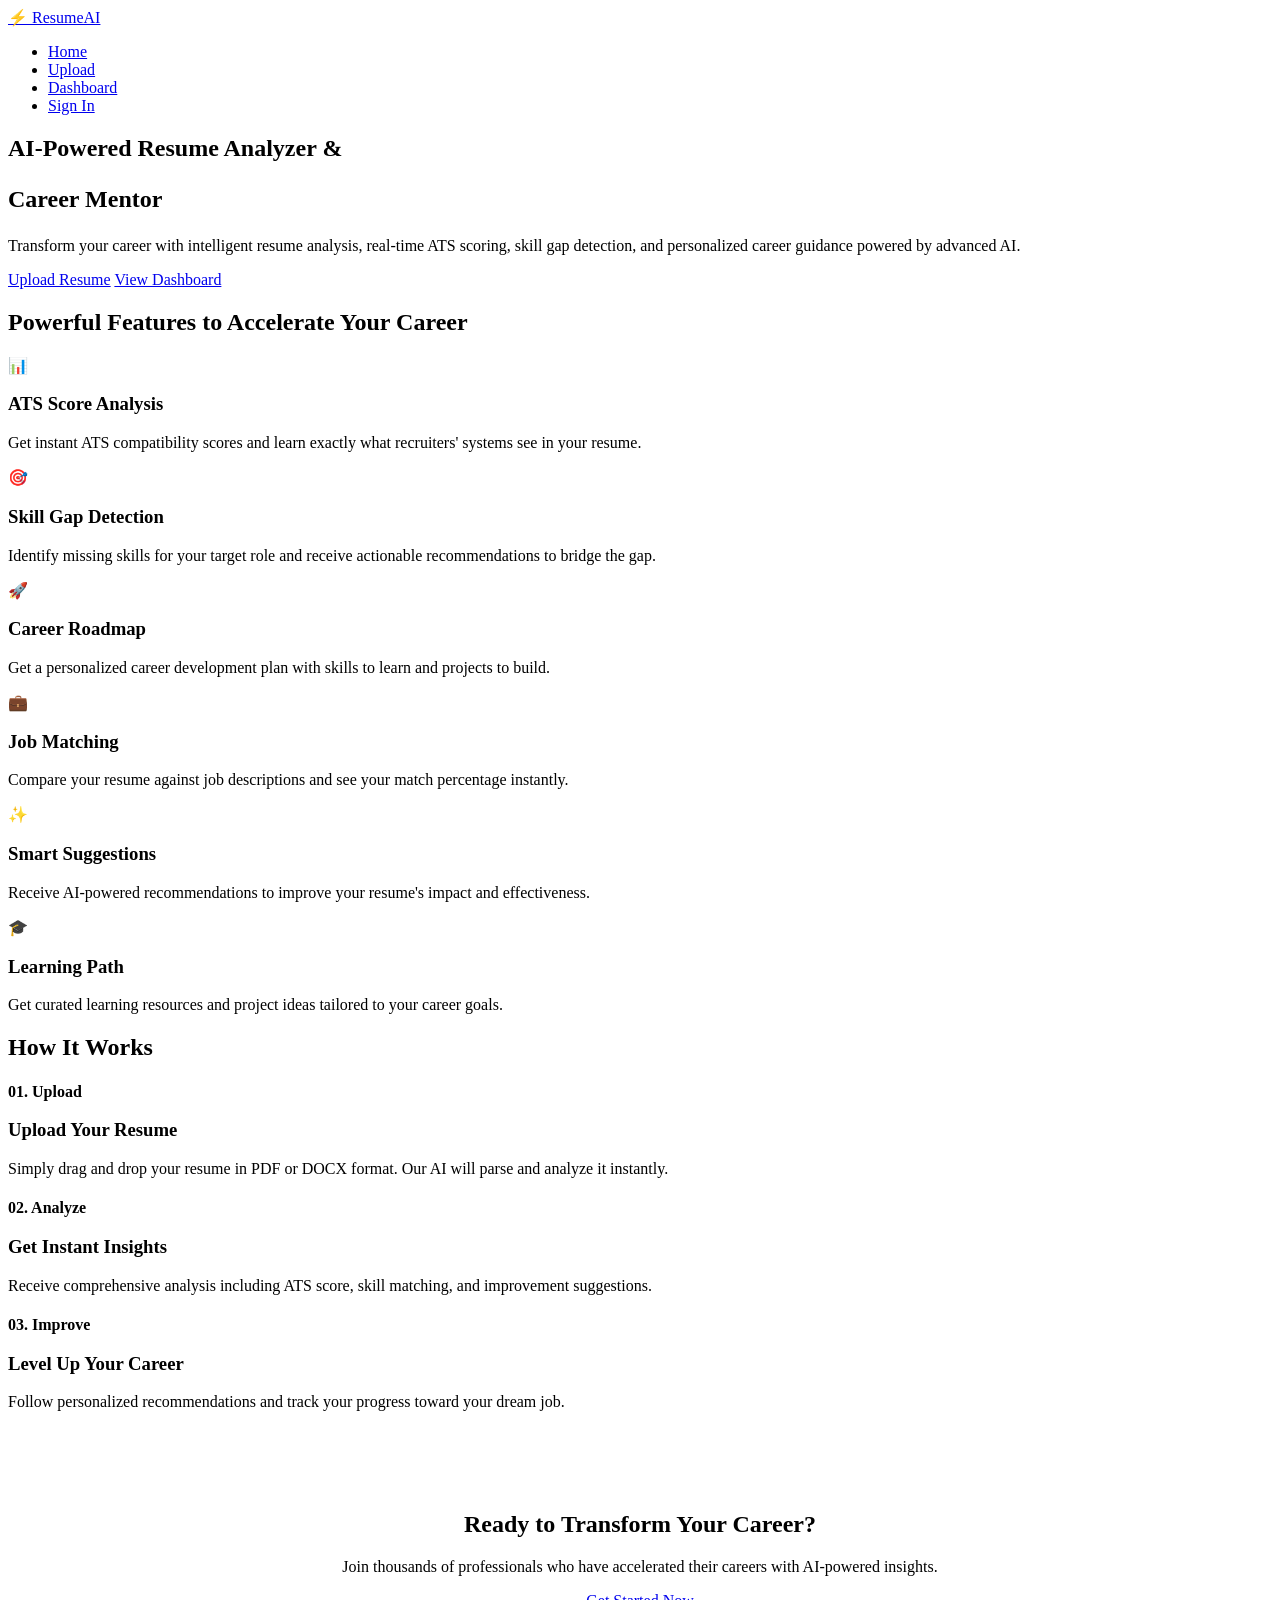
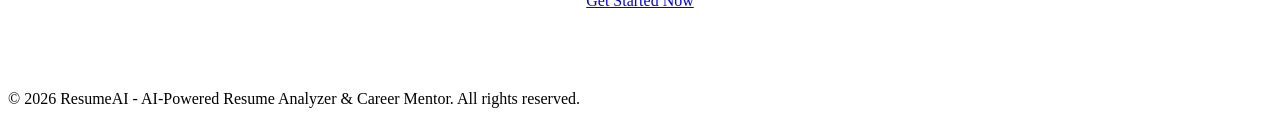
==== index.html @ 22aed34b "Add files via upload" ====
<!DOCTYPE html>
<html lang="en">
<head>
    <meta charset="UTF-8">
    <meta name="viewport" content="width=device-width, initial-scale=1.0">
    <title>AI Resume Analyzer - Transform Your Career with AI</title>
    <link rel="stylesheet" href="css/style.css">
</head>
<body>
    <!-- Navbar -->
    <nav class="navbar">
        <div class="navbar-container">
            <a href="index.html" class="navbar-logo">⚡ ResumeAI</a>
            <ul class="navbar-menu">
                <li><a href="index.html" class="navbar-link active">Home</a></li>
                <li><a href="upload.html" class="navbar-link">Upload</a></li>
                <li><a href="dashboard.html" class="navbar-link">Dashboard</a></li>
                <li><a href="signin.html" class="btn btn-primary">Sign In</a></li>
            </ul>
        </div>
    </nav>

    <!-- Hero Section -->
    <section class="hero-section">
        <div class="container">
            <div class="hero-content fade-in">
                <h1 class="hero-title">AI-Powered Resume Analyzer & <p>Career Mentor</p></h1>
                <p class="hero-subtitle">
                    Transform your career with intelligent resume analysis, real-time ATS scoring,
                    skill gap detection, and personalized career guidance powered by advanced AI.
                </p>
                <div class="hero-buttons">
                    <a href="upload.html" class="btn btn-primary btn-large">Upload Resume</a>
                    <a href="dashboard.html" class="btn btn-secondary btn-large">View Dashboard</a>
                </div>
            </div>
        </div>
    </section>

    <!-- Features Section -->
    <section class="section">
        <div class="container">
            <h2 class="text-center mb-5">Powerful Features to Accelerate Your Career</h2>

            <div class="grid grid-3">
                <!-- Feature 1 -->
                <div class="card feature-card card-glass">
                    <div class="feature-icon">📊</div>
                    <h3 class="card-title">ATS Score Analysis</h3>
                    <p class="card-text">
                        Get instant ATS compatibility scores and learn exactly what recruiters' systems see in your resume.
                    </p>
                </div>

                <!-- Feature 2 -->
                <div class="card feature-card card-glass">
                    <div class="feature-icon">🎯</div>
                    <h3 class="card-title">Skill Gap Detection</h3>
                    <p class="card-text">
                        Identify missing skills for your target role and receive actionable recommendations to bridge the gap.
                    </p>
                </div>

                <!-- Feature 3 -->
                <div class="card feature-card card-glass">
                    <div class="feature-icon">🚀</div>
                    <h3 class="card-title">Career Roadmap</h3>
                    <p class="card-text">
                        Get a personalized career development plan with skills to learn and projects to build.
                    </p>
                </div>

                <!-- Feature 4 -->
                <div class="card feature-card card-glass">
                    <div class="feature-icon">💼</div>
                    <h3 class="card-title">Job Matching</h3>
                    <p class="card-text">
                        Compare your resume against job descriptions and see your match percentage instantly.
                    </p>
                </div>

                <!-- Feature 5 -->
                <div class="card feature-card card-glass">
                    <div class="feature-icon">✨</div>
                    <h3 class="card-title">Smart Suggestions</h3>
                    <p class="card-text">
                        Receive AI-powered recommendations to improve your resume's impact and effectiveness.
                    </p>
                </div>

                <!-- Feature 6 -->
                <div class="card feature-card card-glass">
                    <div class="feature-icon">🎓</div>
                    <h3 class="card-title">Learning Path</h3>
                    <p class="card-text">
                        Get curated learning resources and project ideas tailored to your career goals.
                    </p>
                </div>
            </div>
        </div>
    </section>

    <!-- How It Works Section -->
    <section class="section" style="background: var(--bg-secondary);">
        <div class="container">
            <h2 class="text-center mb-5">How It Works</h2>

            <div class="grid grid-3">
                <div class="card card-gradient">
                    <h4 style="color: var(--accent-primary); margin-bottom: 1rem;">01. Upload</h4>
                    <h3 class="card-title">Upload Your Resume</h3>
                    <p class="card-text">
                        Simply drag and drop your resume in PDF or DOCX format. Our AI will parse and analyze it instantly.
                    </p>
                </div>

                <div class="card card-gradient">
                    <h4 style="color: var(--accent-primary); margin-bottom: 1rem;">02. Analyze</h4>
                    <h3 class="card-title">Get Instant Insights</h3>
                    <p class="card-text">
                        Receive comprehensive analysis including ATS score, skill matching, and improvement suggestions.
                    </p>
                </div>

                <div class="card card-gradient">
                    <h4 style="color: var(--accent-primary); margin-bottom: 1rem;">03. Improve</h4>
                    <h3 class="card-title">Level Up Your Career</h3>
                    <p class="card-text">
                        Follow personalized recommendations and track your progress toward your dream job.
                    </p>
                </div>
            </div>
        </div>
    </section>

    <!-- CTA Section -->
    <section class="section">
        <div class="container">
            <div class="card card-gradient" style="text-align: center; padding: 4rem 2rem;">
                <h2 class="mb-3">Ready to Transform Your Career?</h2>
                <p class="hero-subtitle mb-4">
                    Join thousands of professionals who have accelerated their careers with AI-powered insights.
                </p>
                <a href="upload.html" class="btn btn-primary btn-large">Get Started Now</a>
            </div>
        </div>
    </section>

    <!-- Footer -->
    <footer class="footer">
        <div class="container">
            <p class="footer-text">© 2026 ResumeAI - AI-Powered Resume Analyzer & Career Mentor. All rights reserved.</p>
        </div>
    </footer>

    <script src="js/main.js"></script>
</body>
</html>
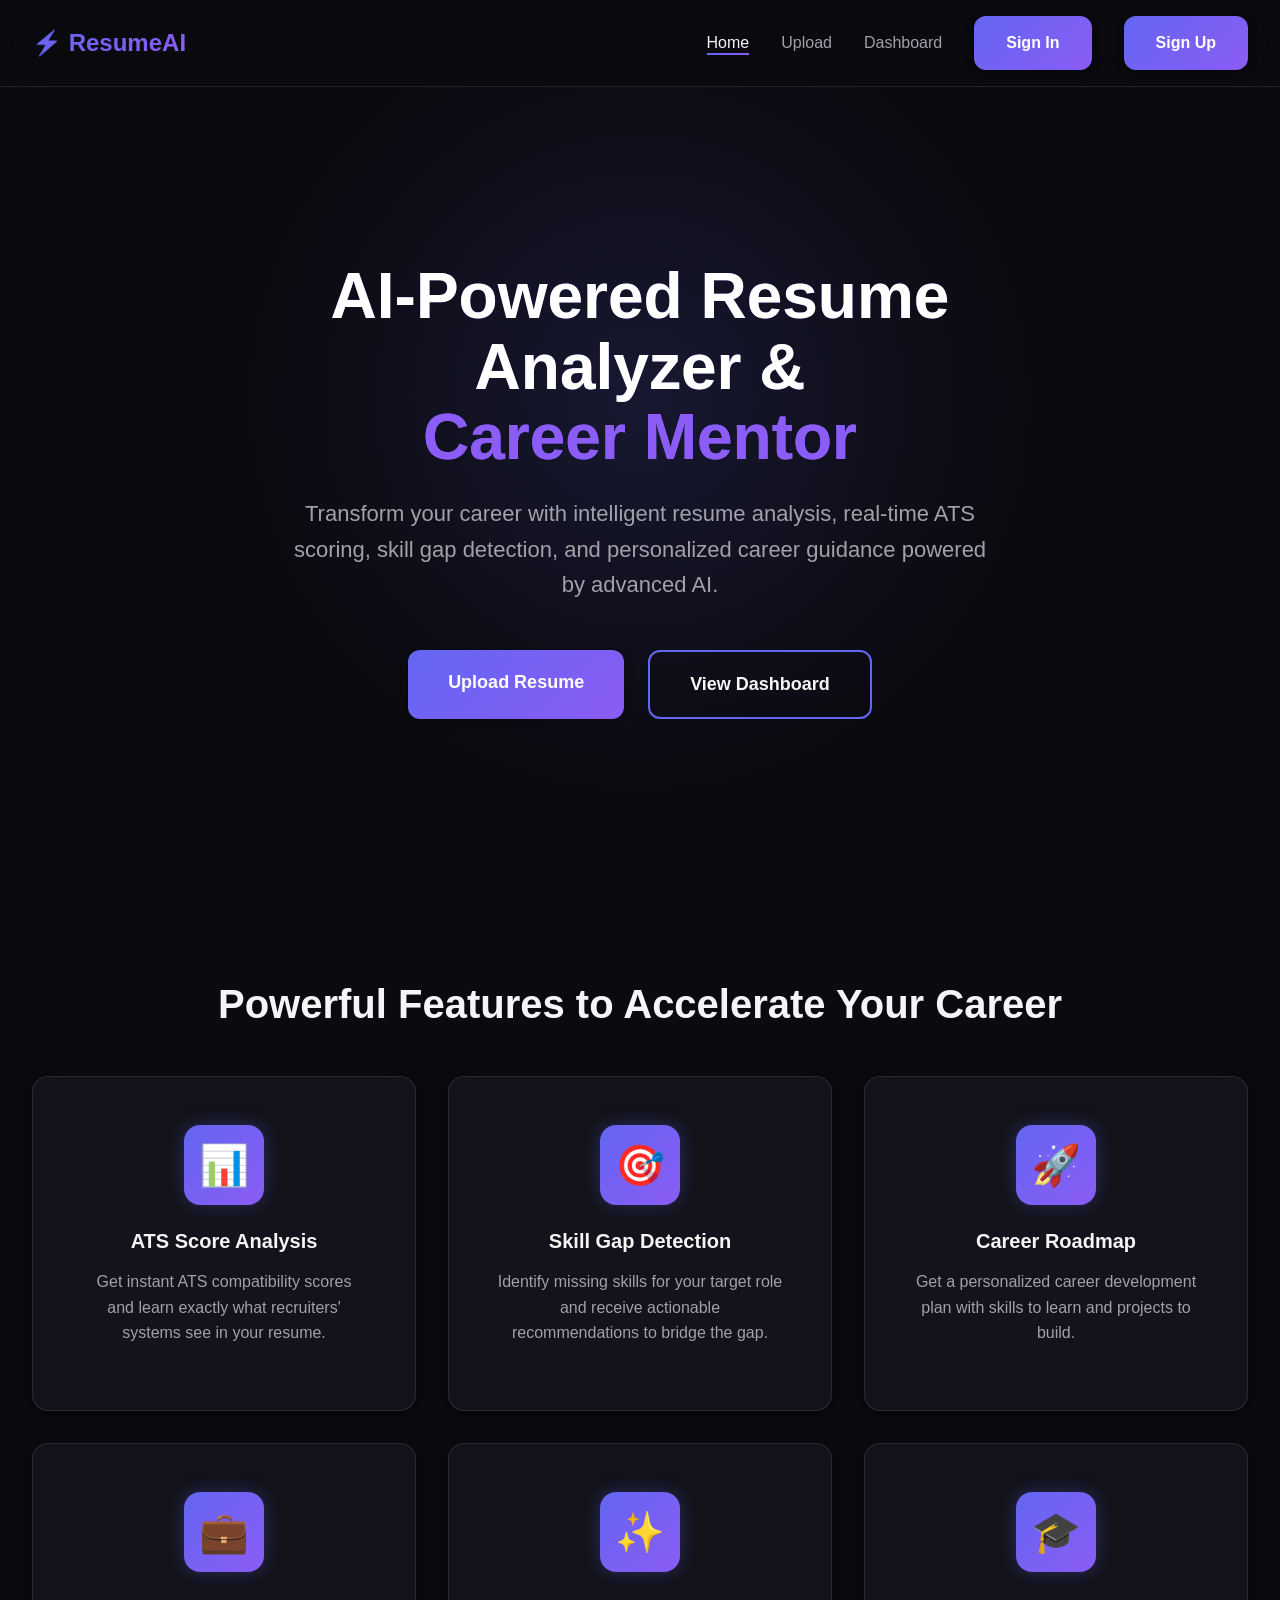
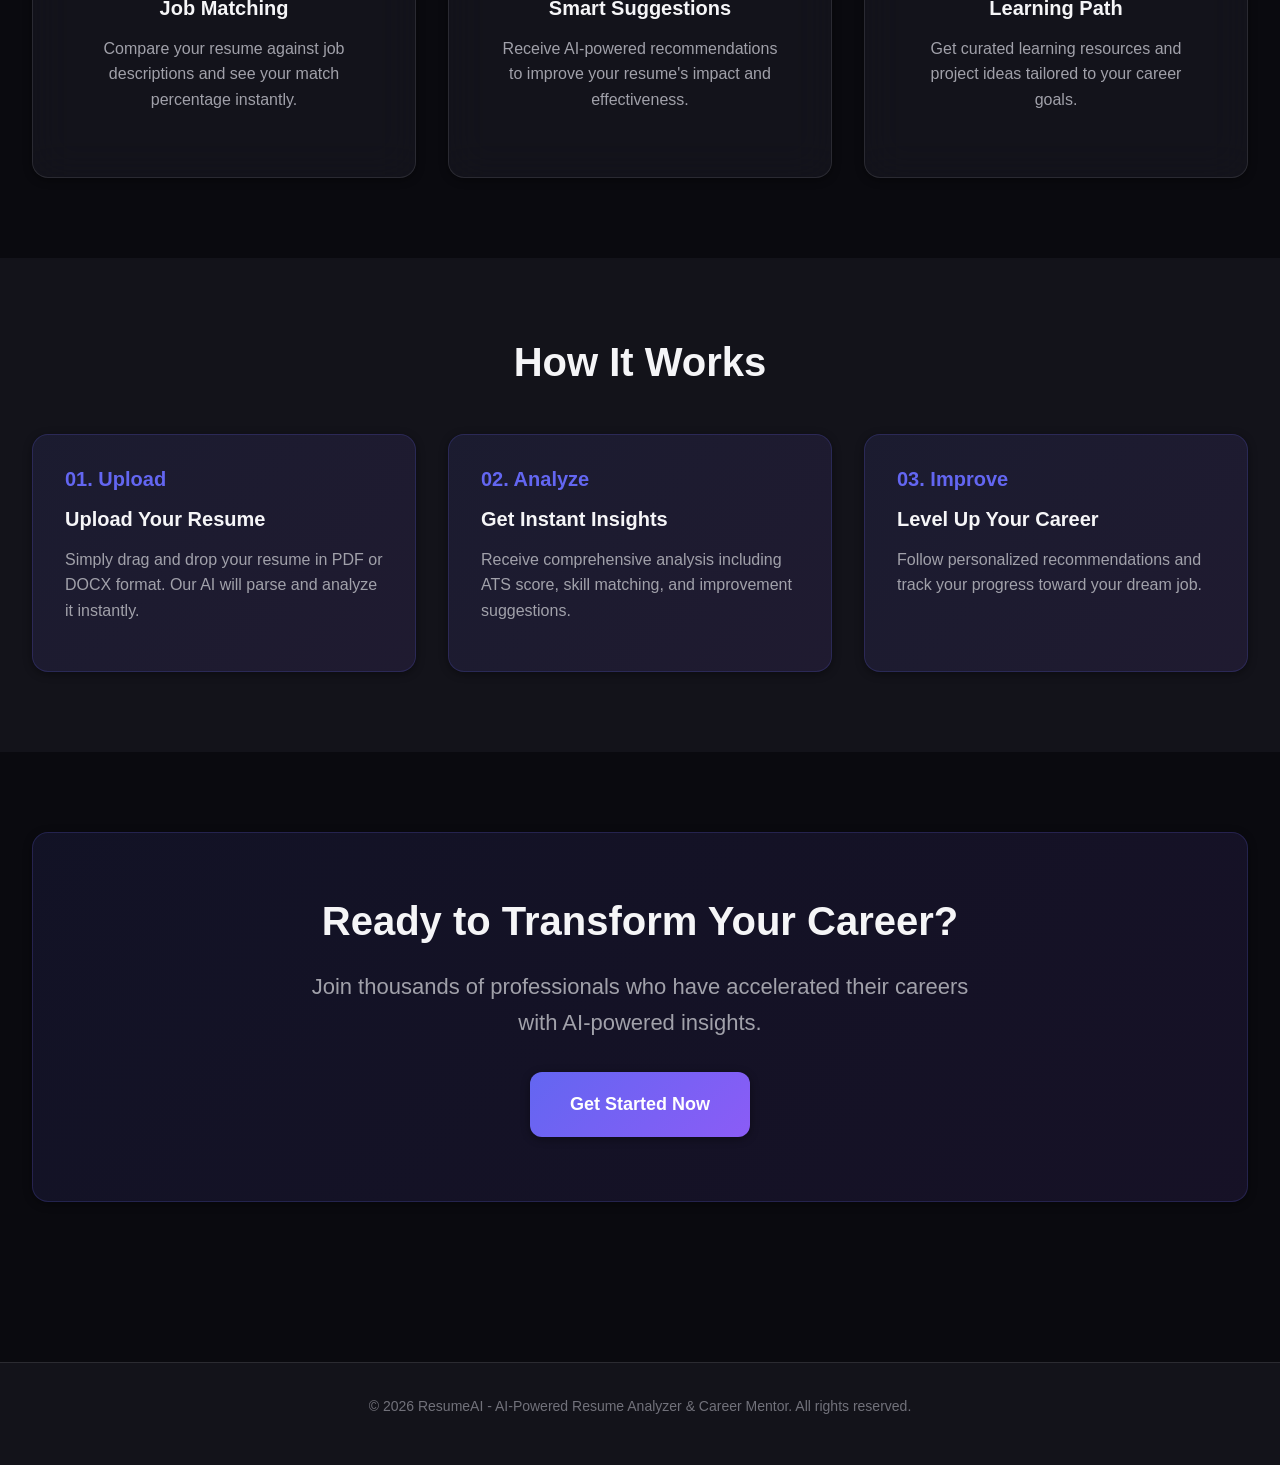
==== commit e747c974: "Add files via upload" ====
--- a/index.html
+++ b/index.html
@@ -16,6 +16,8 @@
                 <li><a href="upload.html" class="navbar-link">Upload</a></li>
                 <li><a href="dashboard.html" class="navbar-link">Dashboard</a></li>
                 <li><a href="signin.html" class="btn btn-primary">Sign In</a></li>
+                <li><a href="signup.html" class="btn btn-primary">Sign Up</a></li>
+
             </ul>
         </div>
     </nav>
--- a/css/style.css
+++ b/css/style.css
@@ -0,0 +1,1051 @@
+/* ========================================
+   AI Resume Analyzer - Global Styles
+   Premium Futuristic Dark Theme
+======================================== */
+
+/* CSS Variables - Theme */
+:root {
+  /* Colors */
+  --bg-primary: #0a0a0f;
+  --bg-secondary: #13131a;
+  --bg-card: #1a1a24;
+  --bg-card-hover: #21212e;
+
+  /* Accents */
+  --accent-primary: #6366f1;
+  --accent-secondary: #8b5cf6;
+  --accent-cyan: #06b6d4;
+  --accent-teal: #14b8a6;
+
+  /* Gradients */
+  --gradient-primary: linear-gradient(135deg, #6366f1 0%, #8b5cf6 100%);
+  --gradient-secondary: linear-gradient(135deg, #06b6d4 0%, #14b8a6 100%);
+  --gradient-card: linear-gradient(135deg, rgba(99, 102, 241, 0.1) 0%, rgba(139, 92, 246, 0.1) 100%);
+
+  /* Text */
+  --text-primary: #f5f5f7;
+  --text-secondary: #a1a1aa;
+  --text-muted: #71717a;
+
+  /* Borders */
+  --border-color: rgba(99, 102, 241, 0.2);
+  --border-light: rgba(255, 255, 255, 0.1);
+
+  /* Shadows */
+  --shadow-sm: 0 2px 8px rgba(0, 0, 0, 0.4);
+  --shadow-md: 0 4px 16px rgba(0, 0, 0, 0.5);
+  --shadow-lg: 0 8px 32px rgba(0, 0, 0, 0.6);
+  --shadow-glow: 0 0 20px rgba(99, 102, 241, 0.3);
+  --white-glow: 0 0 20px rgba(255, 255, 255, 0.262);
+
+  /* Spacing */
+  --spacing-xs: 0.5rem;
+  --spacing-sm: 1rem;
+  --spacing-md: 1.5rem;
+  --spacing-lg: 2rem;
+  --spacing-xl: 3rem;
+
+  /* Radius */
+  --radius-sm: 8px;
+  --radius-md: 12px;
+  --radius-lg: 16px;
+  --radius-xl: 24px;
+
+  /* Transitions */
+  --transition-fast: 0.2s ease;
+  --transition-normal: 0.3s ease;
+  --transition-slow: 0.5s ease;
+}
+
+/* ========================================
+   Reset & Base Styles
+======================================== */
+
+* {
+  margin: 0;
+  padding: 0;
+  box-sizing: border-box;
+}
+
+html {
+  scroll-behavior: smooth;
+}
+
+body {
+  font-family: -apple-system, BlinkMacSystemFont, 'Segoe UI', 'Roboto', 'Oxygen', 'Ubuntu', 'Cantarell', sans-serif;
+  background: var(--bg-primary);
+  color: var(--text-primary);
+  line-height: 1.6;
+  overflow-x: hidden;
+}
+
+/* ========================================
+   Typography
+======================================== */
+
+h1, h2, h3, h4, h5, h6 {
+  font-weight: 700;
+  line-height: 1.2;
+  margin-bottom: var(--spacing-sm);
+}
+
+h1 {
+  font-size: 3.5rem;
+  background: var(--gradient-primary);
+  -webkit-background-clip: text;
+  -webkit-text-fill-color: white;
+  background-clip: text;
+}
+
+h2 {
+  font-size: 2.5rem;
+  color: var(--text-primary);
+}
+
+h3 {
+  font-size: 1.75rem;
+  color: var(--text-primary);
+}
+
+h4 {
+  font-size: 1.25rem;
+  color: var(--text-primary);
+}
+
+p {
+  font-size: 1.125rem;
+  color: var(--text-secondary);
+  margin-bottom: var(--spacing-sm);
+}
+
+a {
+  color: var(--accent-primary);
+  text-decoration: none;
+  transition: color var(--transition-fast);
+}
+
+a:hover {
+  color: var(--accent-secondary);
+}
+
+/* ========================================
+   Navbar (Glass Style)
+======================================== */
+
+.navbar {
+  position: fixed;
+  top: 0;
+  left: 0;
+  right: 0;
+  z-index: 1000;
+  background: rgba(10, 10, 15, 0.8);
+  backdrop-filter: blur(20px);
+  -webkit-backdrop-filter: blur(20px);
+  border-bottom: 1px solid var(--border-light);
+  padding: 1rem 0;
+}
+
+.navbar-container {
+  max-width: 1400px;
+  margin: 0 auto;
+  padding: 0 2rem;
+  display: flex;
+  justify-content: space-between;
+  align-items: center;
+}
+
+.navbar-logo {
+  font-size: 1.5rem;
+  font-weight: 700;
+  background: var(--gradient-primary);
+  -webkit-background-clip: text;
+  -webkit-text-fill-color: transparent;
+  background-clip: text;
+  text-decoration: none;
+}
+
+.navbar-menu {
+  display: flex;
+  gap: 2rem;
+  list-style: none;
+  align-items: center;
+}
+
+.navbar-link {
+  color: var(--text-secondary);
+  font-weight: 500;
+  transition: color var(--transition-fast);
+  position: relative;
+}
+
+.navbar-link:hover {
+  color: var(--text-primary);
+}
+
+.navbar-link::after {
+  content: '';
+  position: absolute;
+  bottom: -4px;
+  left: 0;
+  width: 0;
+  height: 2px;
+  background: var(--gradient-primary);
+  transition: width var(--transition-normal);
+}
+
+.navbar-link:hover::after {
+  width: 100%;
+}
+
+.navbar-link.active {
+  color: var(--text-primary);
+}
+
+.navbar-link.active::after {
+  width: 100%;
+}
+
+/* ========================================
+   Buttons
+======================================== */
+
+.btn {
+  display: inline-block;
+  padding: 0.875rem 2rem;
+  border: none;
+  border-radius: var(--radius-md);
+  font-size: 1rem;
+  font-weight: 600;
+  cursor: pointer;
+  transition: all var(--transition-normal);
+  text-decoration: none;
+  text-align: center;
+}
+
+.btn-primary {
+  background: var(--gradient-primary);
+  color: white;
+  box-shadow: var(--shadow-sm);
+}
+
+.btn-primary:hover {
+  transform: translateY(-2px);
+  color: white;
+  box-shadow: var(--shadow-glow);
+}
+
+.btn-secondary {
+  background: transparent;
+  color: var(--text-primary);
+  border: 2px solid var(--accent-primary);
+}
+
+.btn-secondary:hover {
+  background: rgba(99, 102, 241, 0.1);
+  transform: translateY(-2px);
+  color: white;
+  box-shadow: white;
+}
+
+.btn-large {
+  padding: 1.125rem 2.5rem;
+  font-size: 1.125rem;
+}
+
+.btn-full {
+  width: 100%;
+}
+
+/* ========================================
+   Cards
+======================================== */
+
+.card {
+  background: var(--bg-card);
+  border-radius: var(--radius-lg);
+  padding: var(--spacing-lg);
+  border: 1px solid var(--border-light);
+  transition: all var(--transition-normal);
+  box-shadow: var(--shadow-sm);
+}
+
+.card:hover {
+  border-color: var(--border-color);
+  transform: translateY(-4px);
+  box-shadow: var(--shadow-glow);
+}
+
+.card-glass {
+  background: rgba(26, 26, 36, 0.6);
+  backdrop-filter: blur(20px);
+  -webkit-backdrop-filter: blur(20px);
+  border: 1px solid var(--border-light);
+}
+
+.card-gradient {
+  background: var(--gradient-card);
+  border: 1px solid var(--border-color);
+}
+
+.card-title {
+  font-size: 1.25rem;
+  font-weight: 600;
+  margin-bottom: var(--spacing-sm);
+  color: var(--text-primary);
+}
+
+.card-text {
+  color: var(--text-secondary);
+  font-size: 1rem;
+}
+
+.card .card-text:hover{
+  color: var(--shadow-glow);
+}
+
+/* ========================================
+   Container & Layout
+======================================== */
+
+.container {
+  max-width: 1400px;
+  margin: 0 auto;
+  padding: 0 2rem;
+}
+
+.section {
+  padding: 5rem 0;
+}
+
+.hero-section {
+  min-height: 100vh;
+  display: flex;
+  align-items: center;
+  justify-content: center;
+  padding-top: 80px;
+  position: relative;
+  overflow: hidden;
+}
+
+.hero-section::before {
+  content: '';
+  position: absolute;
+  top: 0;
+  left: 50%;
+  transform: translateX(-50%);
+  width: 800px;
+  height: 800px;
+  background: radial-gradient(circle, rgba(99, 102, 241, 0.15) 0%, transparent 70%);
+  pointer-events: none;
+}
+
+.hero-content {
+  text-align: center;
+  max-width: 900px;
+  margin: 0 auto;
+  z-index: 1;
+  position: relative;
+}
+
+.hero-title {
+  font-size: 4rem;
+  margin-bottom: var(--spacing-md);
+  line-height: 1.1;
+}
+
+.hero-title p{
+  background: var(--accent-secondary);
+  background-clip: text;
+  -webkit-background-clip: text;
+  -webkit-text-fill-color: transparent;
+  font-size: 4rem;
+  margin-bottom: var(--spacing-md);
+}
+
+.hero-subtitle {
+  font-size: 1.375rem;
+  color: var(--text-secondary);
+  margin-bottom: var(--spacing-xl);
+  max-width: 700px;
+  margin-left: auto;
+  margin-right: auto;
+}
+
+.hero-subtitle:hover{
+  color: var(--shadow-glow);
+}
+
+.hero-buttons {
+  display: flex;
+  gap: var(--spacing-md);
+  justify-content: center;
+  flex-wrap: wrap;
+}
+
+/* ========================================
+   Grid Layouts
+======================================== */
+
+.grid {
+  display: grid;
+  gap: var(--spacing-lg);
+}
+
+.grid-2 {
+  grid-template-columns: repeat(2, 1fr);
+}
+
+.grid-3 {
+  grid-template-columns: repeat(3, 1fr);
+}
+
+.grid-4 {
+  grid-template-columns: repeat(4, 1fr);
+}
+
+@media (max-width: 1024px) {
+  .grid-4 {
+    grid-template-columns: repeat(2, 1fr);
+  }
+
+  .grid-3 {
+    grid-template-columns: repeat(2, 1fr);
+  }
+}
+
+@media (max-width: 768px) {
+  .grid-2, .grid-3, .grid-4 {
+    grid-template-columns: 1fr;
+  }
+}
+
+/* ========================================
+   Feature Cards
+======================================== */
+
+.feature-card {
+  text-align: center;
+  padding: var(--spacing-xl);
+}
+
+.feature-icon {
+  width: 80px;
+  height: 80px;
+  margin: 0 auto var(--spacing-md);
+  background: var(--gradient-primary);
+  border-radius: var(--radius-lg);
+  display: flex;
+  align-items: center;
+  justify-content: center;
+  font-size: 2.5rem;
+  box-shadow: var(--shadow-glow);
+}
+
+/* ========================================
+   Forms
+======================================== */
+.skill-chip.missing{
+    background:#ffe5e5;
+    color:#c0392b;
+}
+.form-group {
+  margin-bottom: var(--spacing-md);
+}
+
+.form-label {
+  display: block;
+  margin-bottom: var(--spacing-xs);
+  font-weight: 600;
+  color: var(--text-primary);
+}
+
+.form-input,
+.form-select,
+.form-textarea {
+  width: 100%;
+  padding: 1rem;
+  background: var(--bg-secondary);
+  border: 2px solid var(--border-light);
+  border-radius: var(--radius-md);
+  color: var(--text-primary);
+  font-size: 1rem;
+  transition: all var(--transition-fast);
+  font-family: inherit;
+}
+
+.form-input:focus,
+.form-select:focus,
+.form-textarea:focus {
+  outline: none;
+  border-color: var(--accent-primary);
+  box-shadow: 0 0 0 3px rgba(99, 102, 241, 0.1);
+}
+
+.form-textarea {
+  resize: vertical;
+  min-height: 150px;
+}
+
+/* ========================================
+   Upload Box
+======================================== */
+
+.upload-box {
+  border: 2px dashed var(--border-color);
+  border-radius: var(--radius-lg);
+  padding: 3rem;
+  text-align: center;
+  background: var(--bg-card);
+  transition: all var(--transition-normal);
+  cursor: pointer;
+  }
+  
+  .upload-box * {
+    pointer-events: none;
+  }
+
+  .upload-box {
+    position: relative;
+    z-index: 10;
+    pointer-events: auto;
+  }
+  
+  .section {
+    pointer-events: auto;
+  }
+  
+  .overlay,
+  .glass,
+  .blur-layer,
+  .gradient-bg {
+    pointer-events: none;
+  }
+  
+
+.upload-box:hover {
+  border-color: var(--accent-primary);
+  background: var(--bg-card-hover);
+}
+
+.upload-box.dragover {
+  border-color: var(--accent-cyan);
+  background: rgba(6, 182, 212, 0.1);
+}
+
+.upload-icon {
+  font-size: 4rem;
+  margin-bottom: var(--spacing-md);
+  color: var(--accent-primary);
+}
+
+.upload-text {
+  font-size: 1.125rem;
+  color: var(--text-secondary);
+}
+
+.upload-formats {
+  margin-top: var(--spacing-sm);
+  font-size: 0.875rem;
+  color: var(--text-muted);
+}
+
+/* ========================================
+   Dashboard Layout
+======================================== */
+
+.dashboard-layout {
+  display: flex;
+  min-height: 100vh;
+  padding-top: 80px;
+}
+
+.sidebar {
+  width: 280px;
+  background: var(--bg-secondary);
+  border-right: 1px solid var(--border-light);
+  padding: var(--spacing-lg);
+  position: fixed;
+  left: 0;
+  top: 80px;
+  bottom: 0;
+  overflow-y: auto;
+}
+
+.sidebar-nav {
+  list-style: none;
+}
+
+.sidebar-link {
+  display: flex;
+  align-items: center;
+  gap: var(--spacing-sm);
+  padding: 1rem;
+  color: var(--text-secondary);
+  border-radius: var(--radius-md);
+  margin-bottom: var(--spacing-xs);
+  transition: all var(--transition-fast);
+  text-decoration: none;
+}
+
+.sidebar-link:hover {
+  background: var(--bg-card);
+  color: var(--text-primary);
+}
+
+.sidebar-link.active {
+  background: var(--gradient-card);
+  color: var(--text-primary);
+  border-left: 3px solid var(--accent-primary);
+}
+
+.sidebar-icon {
+  font-size: 1.25rem;
+}
+
+.main-content {
+  flex: 1;
+  margin-left: 280px;
+  padding: var(--spacing-xl);
+}
+
+/* ========================================
+   Stat Cards
+======================================== */
+
+.stat-card {
+  background: var(--bg-card);
+  border-radius: var(--radius-lg);
+  padding: var(--spacing-lg);
+  border: 1px solid var(--border-light);
+  position: relative;
+  overflow: hidden;
+}
+
+.stat-card:hover{
+  box-shadow:var(--white-glow);
+}
+
+.stat-card::before {
+  content: '';
+  position: absolute;
+  top: 0;
+  left: 0;
+  right: 0;
+  height: 4px;
+  background: var(--gradient-primary);
+}
+
+.stat-label {
+  font-size: 0.875rem;
+  color: var(--text-muted);
+  text-transform: uppercase;
+  letter-spacing: 0.05em;
+  margin-bottom: var(--spacing-xs);
+}
+
+.stat-value {
+  font-size: 2.5rem;
+  font-weight: 700;
+  background: var(--gradient-primary);
+  -webkit-background-clip: text;
+  -webkit-text-fill-color: transparent;
+  background-clip: text;
+}
+
+.stat-change {
+  font-size: 0.875rem;
+  margin-top: var(--spacing-xs);
+}
+
+.stat-change.positive {
+  color: var(--accent-teal);
+}
+
+.stat-change.negative {
+  color: #ef4444;
+}
+
+/* ========================================
+   Skill Chips/Badges
+======================================== */
+
+.skill-chips {
+  display: flex;
+  flex-wrap: wrap;
+  gap: var(--spacing-xs);
+}
+
+.skill-chip {
+  display: inline-block;
+  padding: 0.5rem 1rem;
+  background: rgba(99, 102, 241, 0.15);
+  border: 1px solid var(--border-color);
+  border-radius: 50px;
+  font-size: 0.875rem;
+  color: var(--text-primary);
+  font-weight: 500;
+  transition: all var(--transition-fast);
+}
+
+.skill-chip:hover {
+  background: rgba(99, 102, 241, 0.25);
+  transform: translateY(-2px);
+}
+
+.skill-chip.matched {
+  background: rgba(20, 184, 166, 0.15);
+  border-color: var(--accent-teal);
+  color: var(--accent-teal);
+}
+
+.skill-chip.missing {
+  background: rgba(239, 68, 68, 0.15);
+  border-color: #ef4444;
+  color: #ef4444;
+}
+
+/* ========================================
+   Progress Bar
+======================================== */
+
+.progress-bar {
+  width: 100%;
+  height: 12px;
+  background: var(--bg-secondary);
+  border-radius: 50px;
+  overflow: hidden;
+  position: relative;
+}
+
+.progress-fill {
+  height: 100%;
+  background: var(--gradient-primary);
+  border-radius: 50px;
+  transition: width var(--transition-slow);
+  position: relative;
+  overflow: hidden;
+}
+
+.progress-fill::after {
+  content: '';
+  position: absolute;
+  top: 0;
+  left: 0;
+  right: 0;
+  bottom: 0;
+  background: linear-gradient(90deg, transparent, rgba(255, 255, 255, 0.3), transparent);
+  animation: shimmer 2s infinite;
+}
+
+@keyframes shimmer {
+  0% { transform: translateX(-100%); }
+  100% { transform: translateX(100%); }
+}
+
+/* ========================================
+   Timeline/Roadmap
+======================================== */
+
+.timeline {
+  position: relative;
+  padding-left: 2rem;
+}
+
+.timeline::before {
+  content: '';
+  position: absolute;
+  left: 0;
+  top: 0;
+  bottom: 0;
+  width: 2px;
+  background: var(--gradient-primary);
+}
+
+.timeline-item {
+  position: relative;
+  padding-bottom: var(--spacing-lg);
+}
+
+.timeline-item::before {
+  content: '';
+  position: absolute;
+  left: -2.5rem;
+  top: 0;
+  width: 12px;
+  height: 12px;
+  border-radius: 50%;
+  background: var(--accent-primary);
+  box-shadow: 0 0 0 4px var(--bg-primary), 0 0 0 6px var(--accent-primary);
+}
+
+.timeline-content {
+  background: var(--bg-card);
+  padding: var(--spacing-md);
+  border-radius: var(--radius-md);
+  border: 1px solid var(--border-light);
+}
+
+.timeline-title {
+  font-weight: 600;
+  margin-bottom: var(--spacing-xs);
+  color: var(--text-primary);
+}
+
+.timeline-description {
+  color: var(--text-secondary);
+  font-size: 0.95rem;
+}
+
+/* ========================================
+   Match Score Display
+======================================== */
+
+.match-score-display {
+  text-align: center;
+  padding: var(--spacing-xl);
+  background: var(--gradient-card);
+  border-radius: var(--radius-lg);
+  border: 1px solid var(--border-color);
+}
+
+.match-score-circle {
+  width: 200px;
+  height: 200px;
+  margin: 0 auto var(--spacing-md);
+  border-radius: 50%;
+  background: var(--bg-primary);
+  display: flex;
+  align-items: center;
+  justify-content: center;
+  position: relative;
+  box-shadow: var(--shadow-lg);
+}
+
+.match-score-value {
+  font-size: 3.5rem;
+  font-weight: 700;
+  background: var(--gradient-primary);
+  -webkit-background-clip: text;
+  -webkit-text-fill-color: transparent;
+  background-clip: text;
+}
+
+/* ========================================
+   Lists
+======================================== */
+
+.styled-list {
+  list-style: none;
+  padding: 0;
+}
+
+.styled-list li {
+  padding: var(--spacing-sm);
+  margin-bottom: var(--spacing-xs);
+  background: var(--bg-card);
+  border-radius: var(--radius-md);
+  border-left: 3px solid var(--accent-primary);
+  color: var(--text-secondary);
+}
+
+.styled-list.success li {
+  border-left-color: var(--accent-teal);
+}
+
+.styled-list.warning li {
+  border-left-color: #f59e0b;
+}
+
+.styled-list.error li {
+  border-left-color: #ef4444;
+}
+
+/* ========================================
+   Footer
+======================================== */
+
+.footer {
+  background: var(--bg-secondary);
+  border-top: 1px solid var(--border-light);
+  padding: 2rem 0;
+  margin-top: 5rem;
+  text-align: center;
+}
+
+.footer-text {
+  color: var(--text-muted);
+  font-size: 0.875rem;
+}
+
+/* ========================================
+   Utilities
+======================================== */
+
+.text-center { text-align: center; }
+.text-left { text-align: left; }
+.text-right { text-align: right; }
+
+.mb-1 { margin-bottom: var(--spacing-xs); }
+.mb-2 { margin-bottom: var(--spacing-sm); }
+.mb-3 { margin-bottom: var(--spacing-md); }
+.mb-4 { margin-bottom: var(--spacing-lg); }
+.mb-5 { margin-bottom: var(--spacing-xl); }
+
+
+.mt-1 { margin-top: var(--spacing-xs); }
+.mt-2 { margin-top: var(--spacing-sm); }
+.mt-3 { margin-top: var(--spacing-md); }
+.mt-4 { margin-top: var(--spacing-lg); }
+.mt-5 { margin-top: var(--spacing-xl); }
+
+.flex { display: flex; }
+.flex-center {
+  display: flex;
+  align-items: center;
+  justify-content: center;
+}
+.flex-between {
+  display: flex;
+  justify-content: space-between;
+  align-items: center;
+}
+.gap-1 { gap: var(--spacing-xs); }
+.gap-2 { gap: var(--spacing-sm); }
+.gap-3 { gap: var(--spacing-md); }
+
+/* ========================================
+   Auth Page Styles
+======================================== */
+
+.auth-container {
+  min-height: 100vh;
+  display: flex;
+  align-items: center;
+  justify-content: center;
+  padding: 2rem;
+  position: relative;
+  overflow: hidden;
+}
+
+.auth-container::before {
+  content: '';
+  position: absolute;
+  top: 50%;
+  left: 50%;
+  transform: translate(-50%, -50%);
+  width: 600px;
+  height: 600px;
+  background: radial-gradient(circle, rgba(99, 102, 241, 0.15) 0%, transparent 70%);
+  pointer-events: none;
+}
+
+.auth-card {
+  background: var(--bg-card);
+  border-radius: var(--radius-xl);
+  padding: 3rem;
+  max-width: 450px;
+  width: 100%;
+  border: 1px solid var(--border-light);
+  box-shadow: var(--shadow-lg);
+  position: relative;
+  z-index: 1;
+}
+
+.auth-title {
+  font-size: 2rem;
+  margin-bottom: var(--spacing-xs);
+  text-align: center;
+}
+
+.auth-subtitle {
+  text-align: center;
+  color: var(--text-secondary);
+  margin-bottom: var(--spacing-xl);
+}
+
+/* ========================================
+   Responsive
+======================================== */
+
+@media (max-width: 768px) {
+  .hero-title {
+    font-size: 2.5rem;
+  }
+
+  h1 {
+    font-size: 2rem;
+  }
+
+  h2 {
+    font-size: 1.75rem;
+  }
+
+  .navbar-menu {
+    gap: 1rem;
+  }
+
+  .hero-buttons {
+    flex-direction: column;
+  }
+
+  .dashboard-layout {
+    flex-direction: column;
+  }
+
+  .sidebar {
+    position: relative;
+    width: 100%;
+    top: 0;
+    border-right: none;
+    border-bottom: 1px solid var(--border-light);
+  }
+
+  .main-content {
+    margin-left: 0;
+  }
+}
+
+/* ========================================
+   Animations
+======================================== */
+
+@keyframes fadeIn {
+  from {
+    opacity: 0;
+    transform: translateY(20px);
+  }
+  to {
+    opacity: 1;
+    transform: translateY(0);
+  }
+}
+
+.fade-in {
+  animation: fadeIn 0.6s ease;
+}
+
+@keyframes slideInLeft {
+  from {
+    opacity: 0;
+    transform: translateX(-30px);
+  }
+  to {
+    opacity: 1;
+    transform: translateX(0);
+  }
+}
+
+.slide-in-left {
+  animation: slideInLeft 0.6s ease;
+}
+
+/* ========================================
+   Icon Placeholders (Using Unicode)
+======================================== */
+
+.icon {
+  display: inline-block;
+  width: 1.5rem;
+  height: 1.5rem;
+  text-align: center;
+}
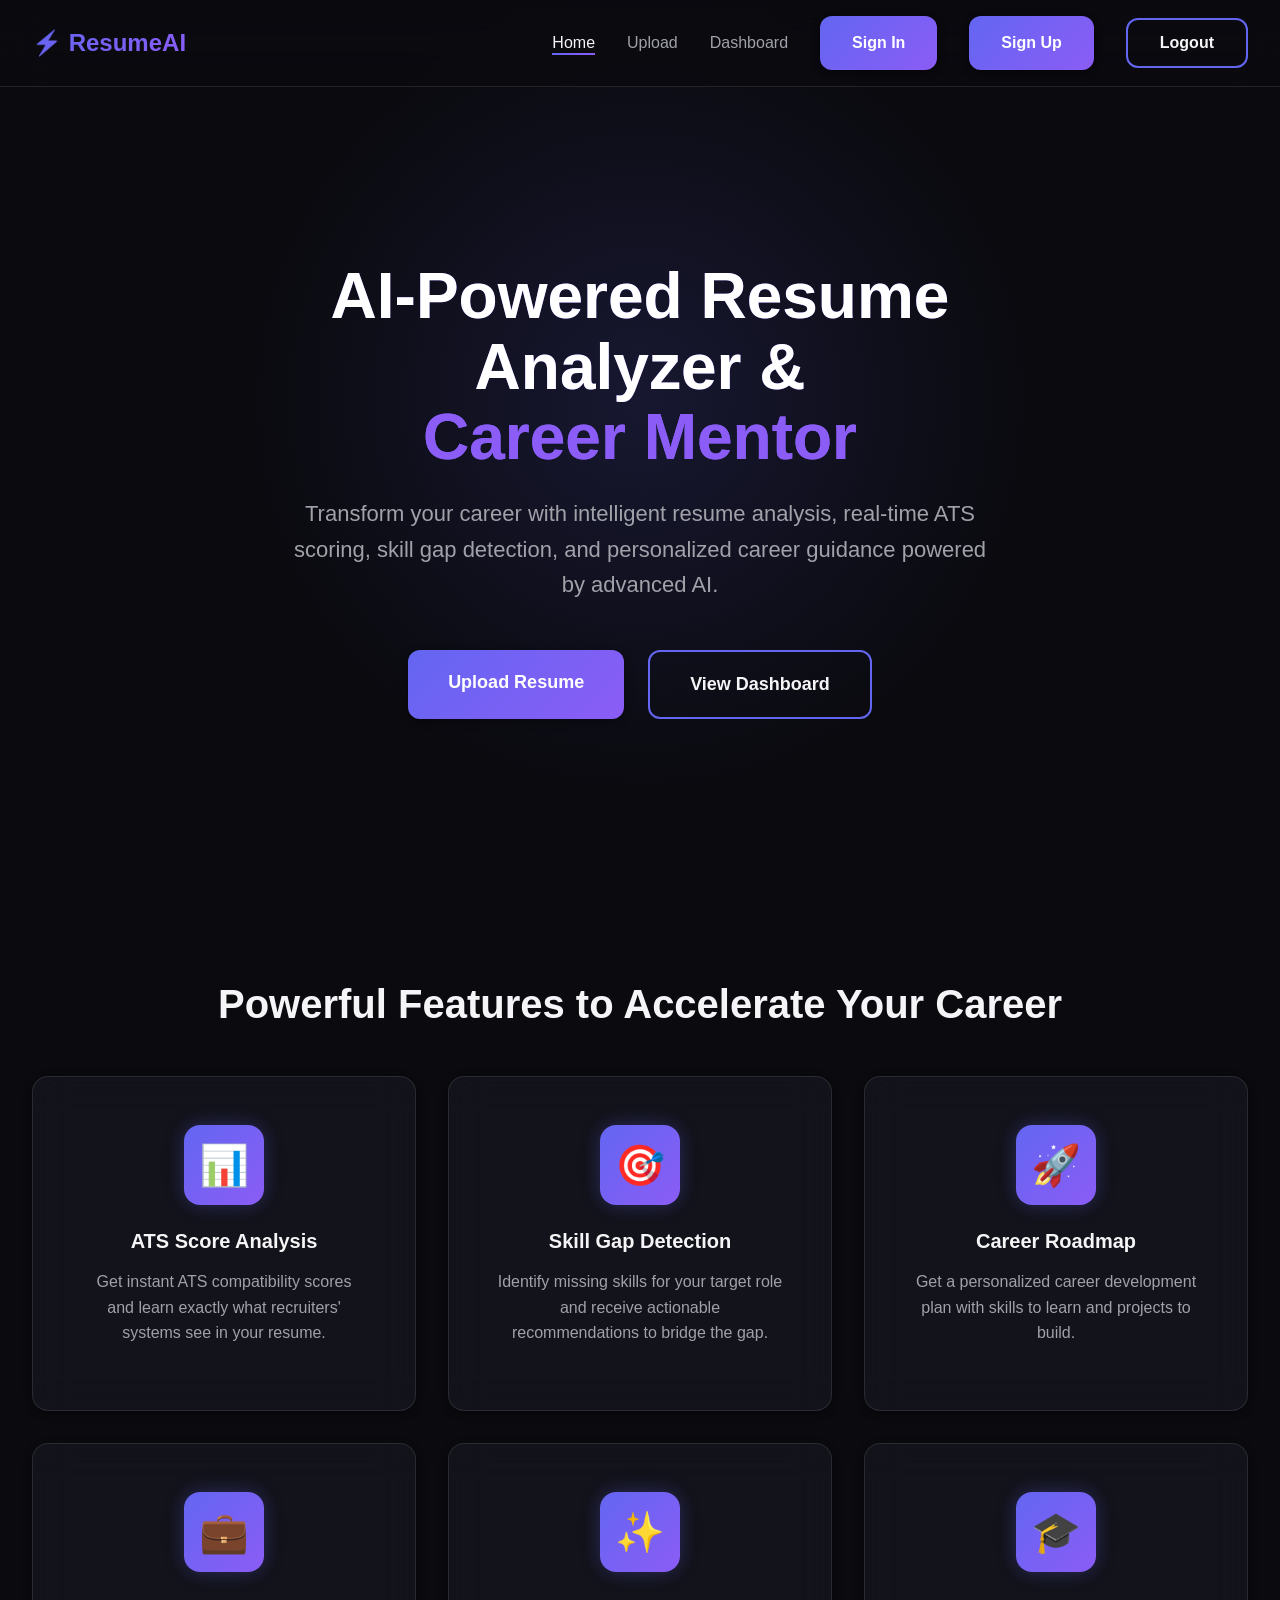
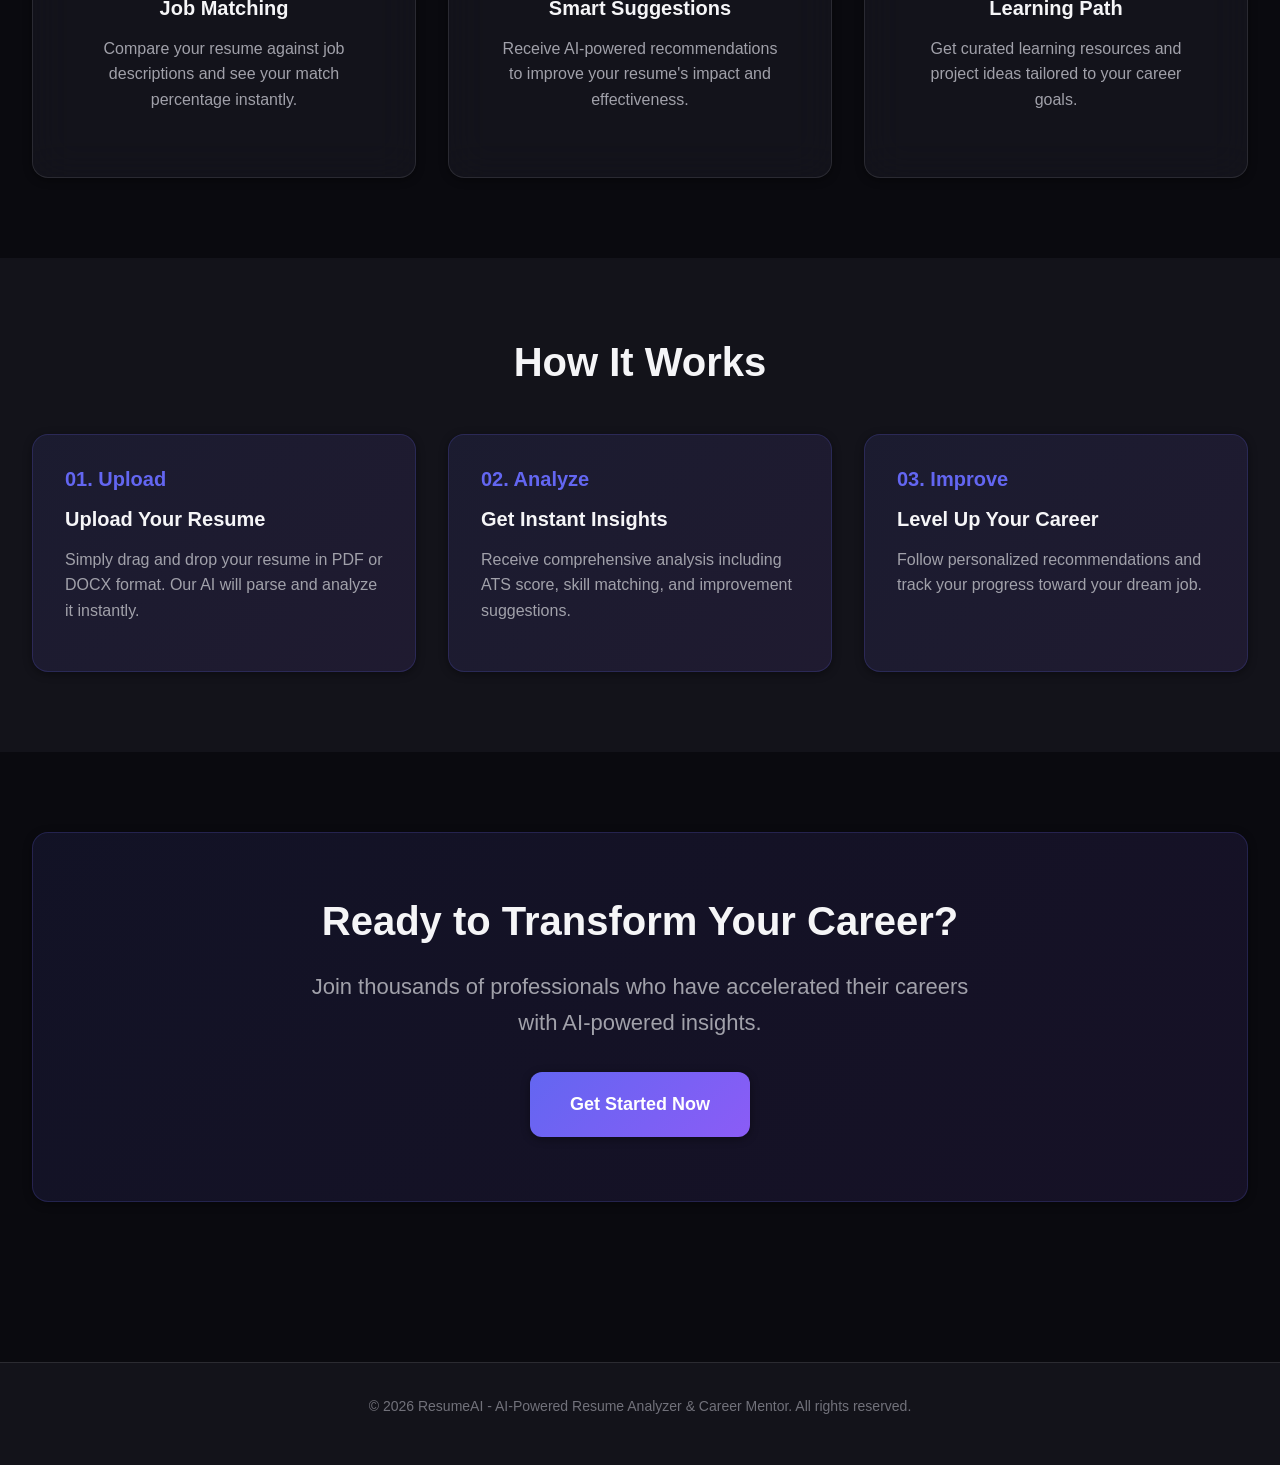
==== commit 133d9588: "Add files via upload" ====
--- a/index.html
+++ b/index.html
@@ -17,7 +17,9 @@
                 <li><a href="dashboard.html" class="navbar-link">Dashboard</a></li>
                 <li><a href="signin.html" class="btn btn-primary">Sign In</a></li>
                 <li><a href="signup.html" class="btn btn-primary">Sign Up</a></li>
-
+                <li>
+                    <button id="logoutBtn" class="btn btn-secondary">Logout</button>
+                </li>
             </ul>
         </div>
     </nav>
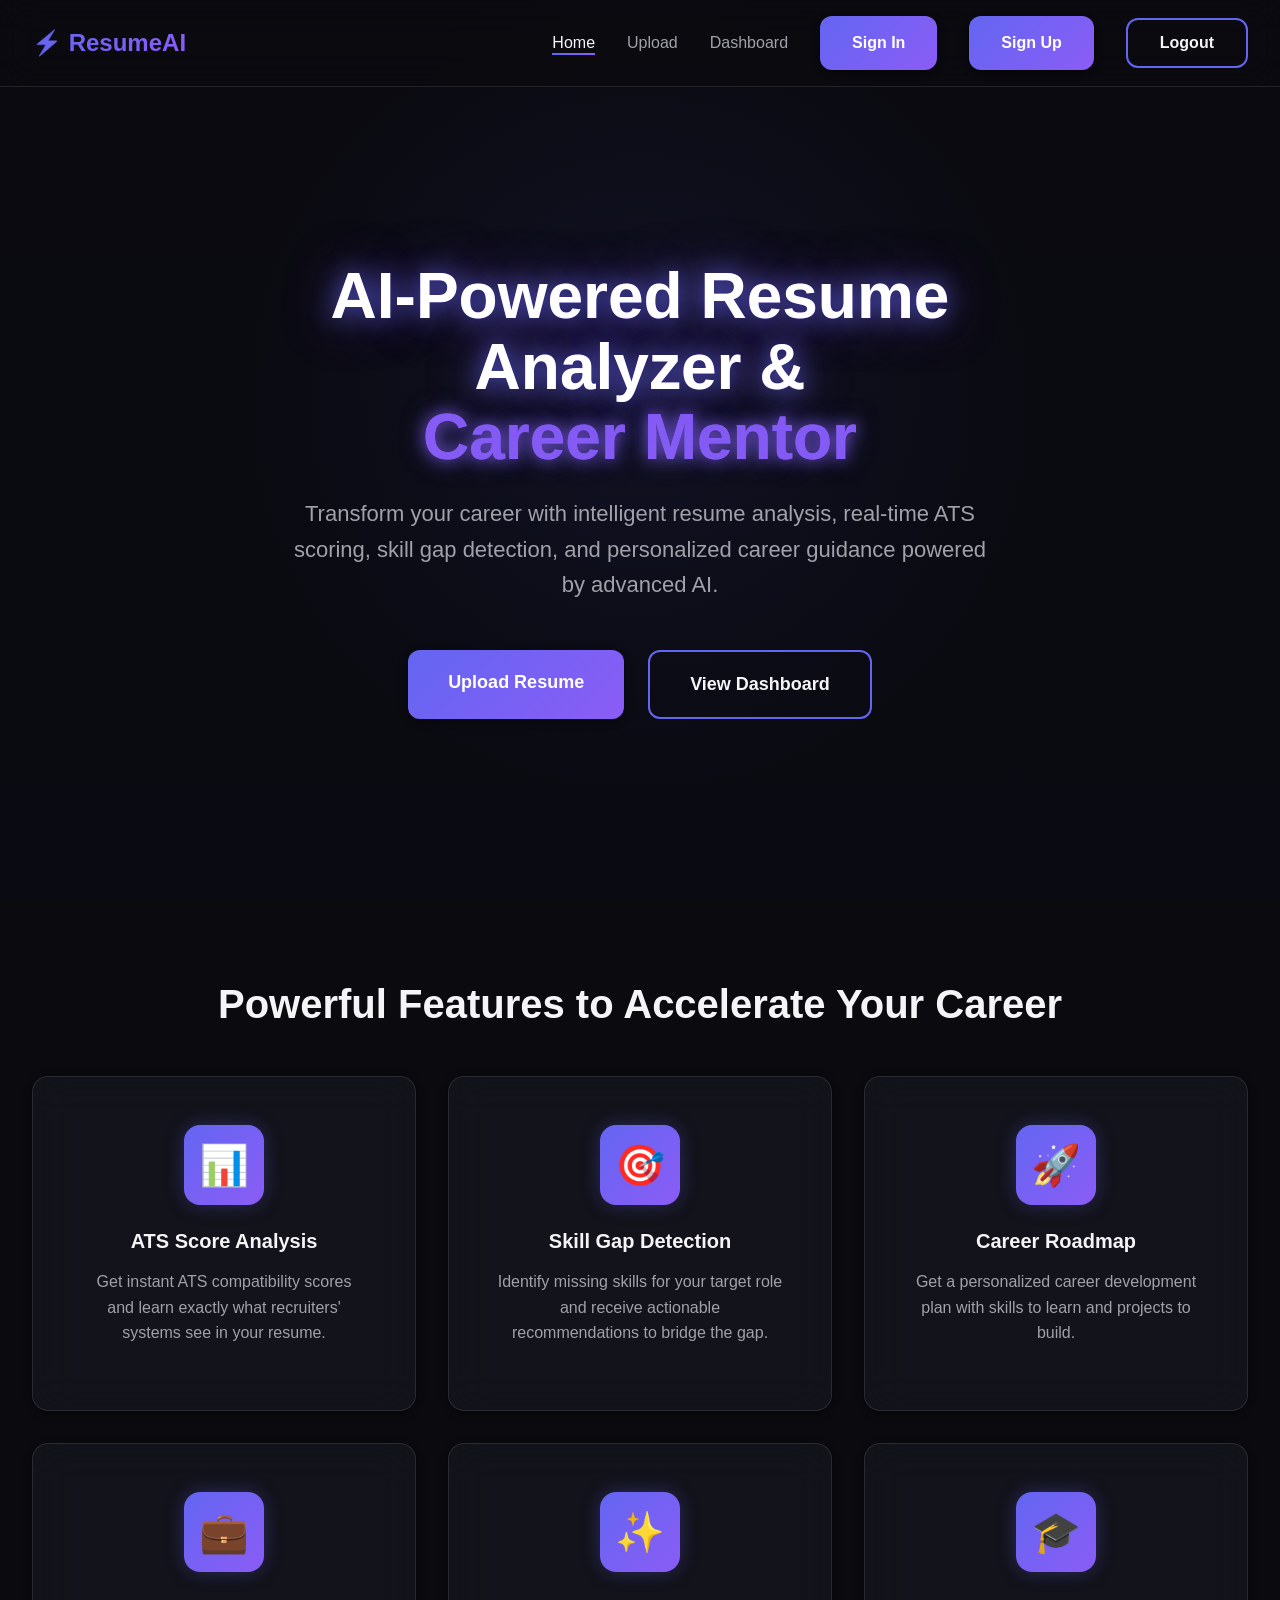
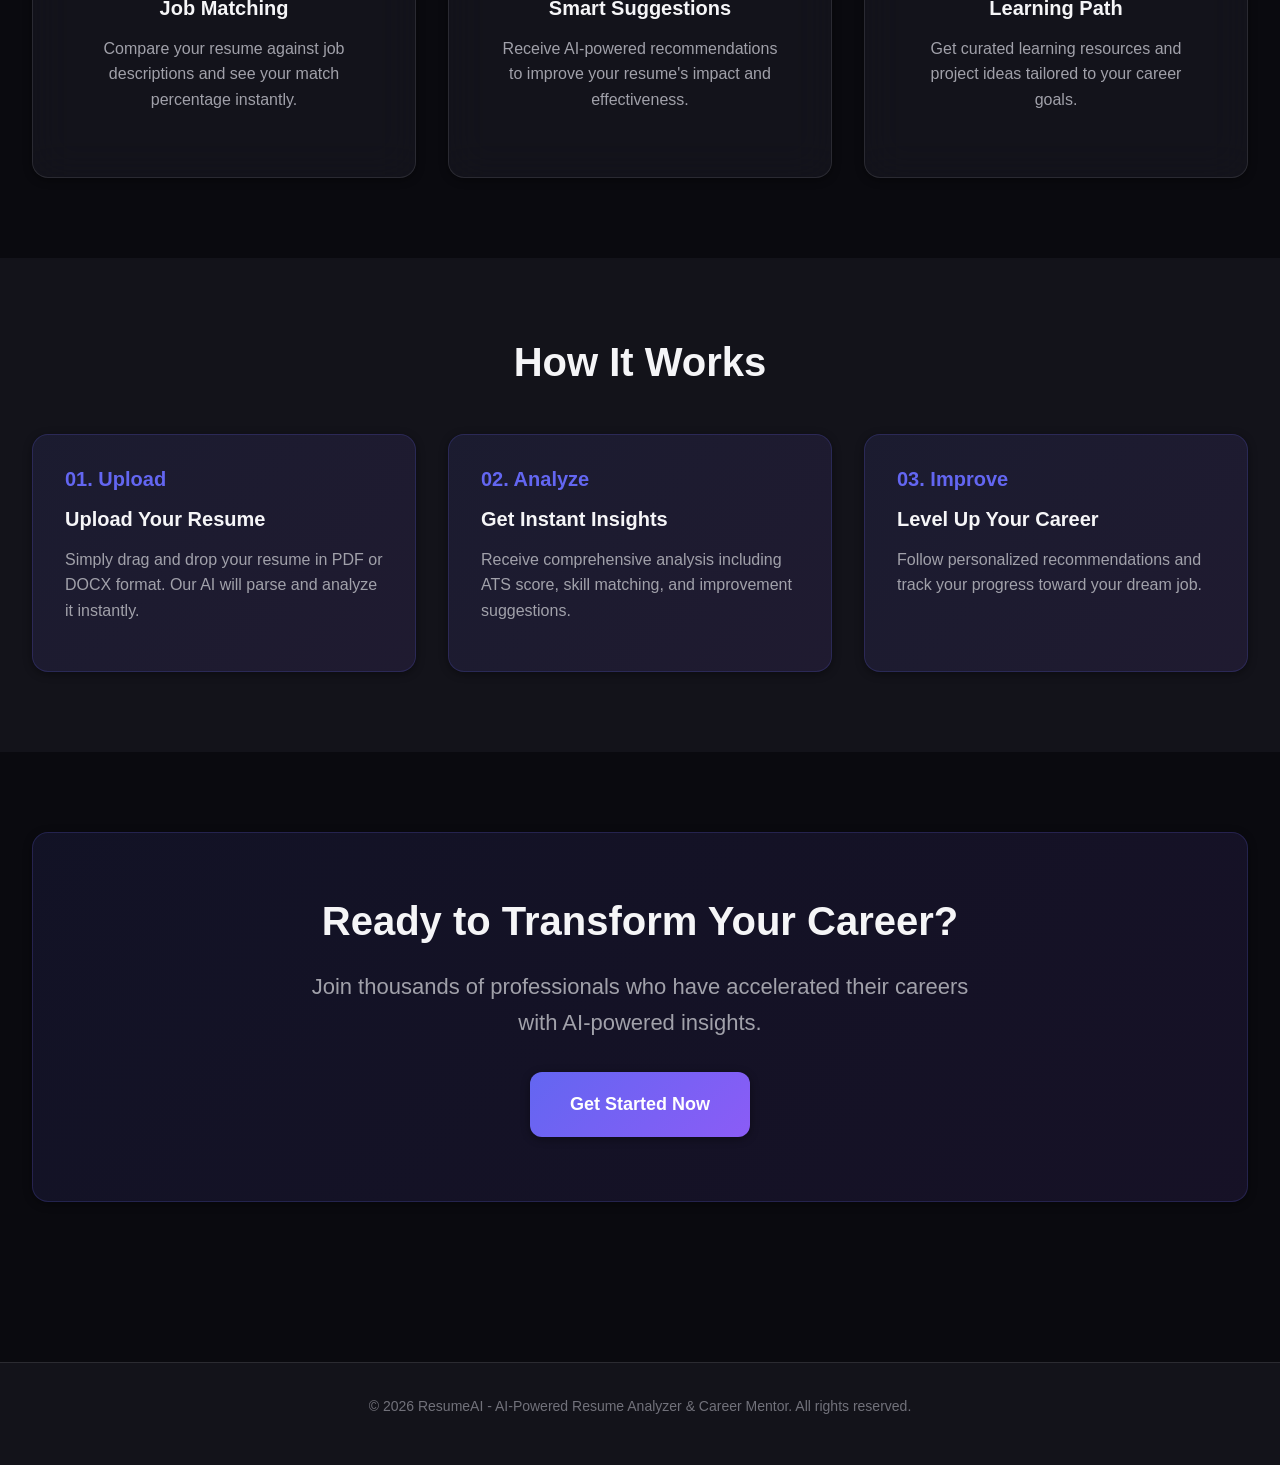
==== commit 6f119e60: "Add files via upload" ====
--- a/index.html
+++ b/index.html
@@ -2,6 +2,7 @@
 <html lang="en">
 <head>
     <meta charset="UTF-8">
+    <link rel="shortcut icon" type="x-icon" href="image.png">
     <meta name="viewport" content="width=device-width, initial-scale=1.0">
     <title>AI Resume Analyzer - Transform Your Career with AI</title>
     <link rel="stylesheet" href="css/style.css">
@@ -10,6 +11,7 @@
     <!-- Navbar -->
     <nav class="navbar">
         <div class="navbar-container">
+            <button id="menuToggle" class="menu-toggle">☰</button>
             <a href="index.html" class="navbar-logo">⚡ ResumeAI</a>
             <ul class="navbar-menu">
                 <li><a href="index.html" class="navbar-link active">Home</a></li>
@@ -21,26 +23,48 @@
                     <button id="logoutBtn" class="btn btn-secondary">Logout</button>
                 </li>
             </ul>
+            <!-- <div id="mobileMenu" class="mobile-menu">
+                <a href="upload.html">Upload</a>
+                <a href="dashboard.html">Dashboard</a>
+                <a href="signin.html">Sign In</a>
+                <a href="signup.html">Sign Up</a>
+                <button id="mobileLogoutBtn">Logout</button>
+            </div> -->
         </div>
     </nav>
 
     <!-- Hero Section -->
     <section class="hero-section">
+
+        <!-- 🎥 VIDEO BACKGROUND -->
+        <video autoplay muted loop playsinline class="hero-video" preload="none">
+            <source src="videos/robot.mp4" type="video/mp4">
+        </video>
+    
+        <!-- 🌑 DARK OVERLAY -->
+        <div class="hero-overlay"></div>
+    
+        <!-- ✨ CONTENT -->
         <div class="container">
             <div class="hero-content fade-in">
-                <h1 class="hero-title">AI-Powered Resume Analyzer & <p>Career Mentor</p></h1>
+                <h1 class="hero-title">
+                    AI-Powered Resume Analyzer & 
+                    <p>Career Mentor</p>
+                </h1>
+    
                 <p class="hero-subtitle">
                     Transform your career with intelligent resume analysis, real-time ATS scoring,
                     skill gap detection, and personalized career guidance powered by advanced AI.
                 </p>
+    
                 <div class="hero-buttons">
                     <a href="upload.html" class="btn btn-primary btn-large">Upload Resume</a>
                     <a href="dashboard.html" class="btn btn-secondary btn-large">View Dashboard</a>
                 </div>
             </div>
         </div>
+    
     </section>
-
     <!-- Features Section -->
     <section class="section">
         <div class="container">
--- a/css/style.css
+++ b/css/style.css
@@ -329,6 +329,7 @@
 
 .hero-section::before {
   content: '';
+  z-index: 1;
   position: absolute;
   top: 0;
   left: 50%;
@@ -381,7 +382,68 @@
   justify-content: center;
   flex-wrap: wrap;
 }
-
+/* ========================================
+   HERO VIDEO BACKGROUND (NEW)
+======================================== */
+
+.hero-video {
+  position: absolute;
+  top: 50%;
+  left: 50%;
+  min-width: 100%;
+  min-height: 100%;
+  transform: translate(-50%, -50%);
+  object-fit: cover;
+
+  z-index: 0;
+
+  /* 🔥 PERFECT SETTINGS */
+  filter: blur(1.5px) brightness(0.85);
+  opacity: 1;
+}
+/* Overlay for readability */
+.hero-overlay {
+  position: absolute;
+  inset: 0;
+  background: linear-gradient(
+    to bottom,
+    rgba(10, 10, 20, 0.3),
+    rgba(10, 10, 20, 0.6)
+  );
+  z-index: 1;
+}
+
+/* Ensure content stays above */
+.hero-content {
+  position: relative;
+  z-index: 2;
+}/* ========================================
+   HERO PREMIUM POLISH
+======================================== */
+
+.hero-title {
+  text-shadow:
+    0 0 25px rgba(99, 102, 241, 0.8),
+    0 0 50px rgba(139, 92, 246, 0.5);
+}
+
+.hero-title p {
+  text-shadow:
+    0 0 15px rgba(139, 92, 246, 0.8),
+    0 0 25px rgba(99, 102, 241, 0.5);
+}
+
+/* Buttons glow */
+.btn-primary:hover {
+  box-shadow:
+    0 0 15px rgba(99, 102, 241, 0.6),
+    0 0 30px rgba(139, 92, 246, 0.4);
+}
+
+.btn-secondary:hover {
+  box-shadow:
+    0 0 10px rgba(255, 255, 255, 0.3);
+}
 /* ========================================
    Grid Layouts
 ======================================== */
@@ -987,22 +1049,6 @@
   .hero-buttons {
     flex-direction: column;
   }
-
-  .dashboard-layout {
-    flex-direction: column;
-  }
-
-  .sidebar {
-    position: relative;
-    width: 100%;
-    top: 0;
-    border-right: none;
-    border-bottom: 1px solid var(--border-light);
-  }
-
-  .main-content {
-    margin-left: 0;
-  }
 }
 
 /* ========================================
@@ -1049,3 +1095,146 @@
   height: 1.5rem;
   text-align: center;
 }
+/* ========================================
+   MOBILE RESPONSIVE FIX (FINAL)
+======================================== */
+
+/* Tablets */
+@media (max-width: 1024px) {
+  h1 { font-size: 2.5rem; }
+  h2 { font-size: 2rem; }
+
+  .main-content {
+    padding: 1.5rem;
+  }
+
+  .sidebar {
+    width: 220px;
+  }
+
+  .main-content {
+    margin-left: 220px;
+  }
+}
+
+/* Mobile */
+@media (max-width: 768px) {
+
+  /* 🔥 Sidebar OFF (important) */
+  .sidebar {
+    position: fixed;
+    left: -100%;
+    width: 240px;
+    transition: 0.3s ease;
+    z-index: 1001;
+  }
+
+  .sidebar.active {
+    left: 0;
+  }
+
+  /* Remove left spacing */
+  .main-content {
+    margin-left: 0;
+    padding: 1rem;
+  }
+
+  /* Add hamburger button (we'll add later if needed) */
+
+  /* Typography */
+  h1 { font-size: 2rem; }
+  h2 { font-size: 1.6rem; }
+  h3 { font-size: 1.3rem; }
+  p { font-size: 0.95rem; }
+
+  /* Cards */
+  .card {
+    padding: 1rem;
+  }
+
+  /* Buttons */
+  .btn {
+    width: 100%;
+    padding: 0.75rem;
+  }
+
+  /* Hero section */
+  .hero-title {
+    font-size: 2.2rem;
+  }
+
+  .hero-subtitle {
+    font-size: 1rem;
+  }
+/* ========================================
+   HERO VIDEO MOBILE FIX
+======================================== */
+
+@media (max-width: 768px) {
+  .hero-video {
+    filter: blur(4px) brightness(0.6);
+  }
+
+  .hero-section {
+    min-height: 90vh;
+  }
+}
+  /* Grids already responsive (good work 👍) */
+
+  /* Fix progress + strengths overlap issue */
+  .progress-bar {
+    margin-bottom: 1rem;
+  }
+
+  .styled-list li {
+    font-size: 0.9rem;
+  }
+}
+
+/* Small phones */
+@media (max-width: 480px) {
+  .hero-title {
+    font-size: 1.8rem;
+  }
+
+  .card {
+    padding: 0.8rem;
+  }
+}
+/* Hamburger button */
+.menu-toggle {
+  display: none;
+  font-size: 1.8rem;
+  background: none;
+  border: none;
+  color: var(--text-primary);
+  cursor: pointer;
+}
+
+@media (max-width: 768px) {
+
+  .navbar-menu {
+    display: none;
+    flex-direction: column;
+    position: absolute;
+    top: 70px;
+    left: 0;
+    width: 100%;
+    background: var(--bg-secondary);
+    padding: 1rem;
+    gap: 1rem;
+  }
+
+  .navbar-menu.active {
+    display: flex;
+  }
+
+}.menu-toggle {
+  display: none;
+}
+
+@media (max-width: 768px) {
+  .menu-toggle {
+    display: block;
+  }
+}
